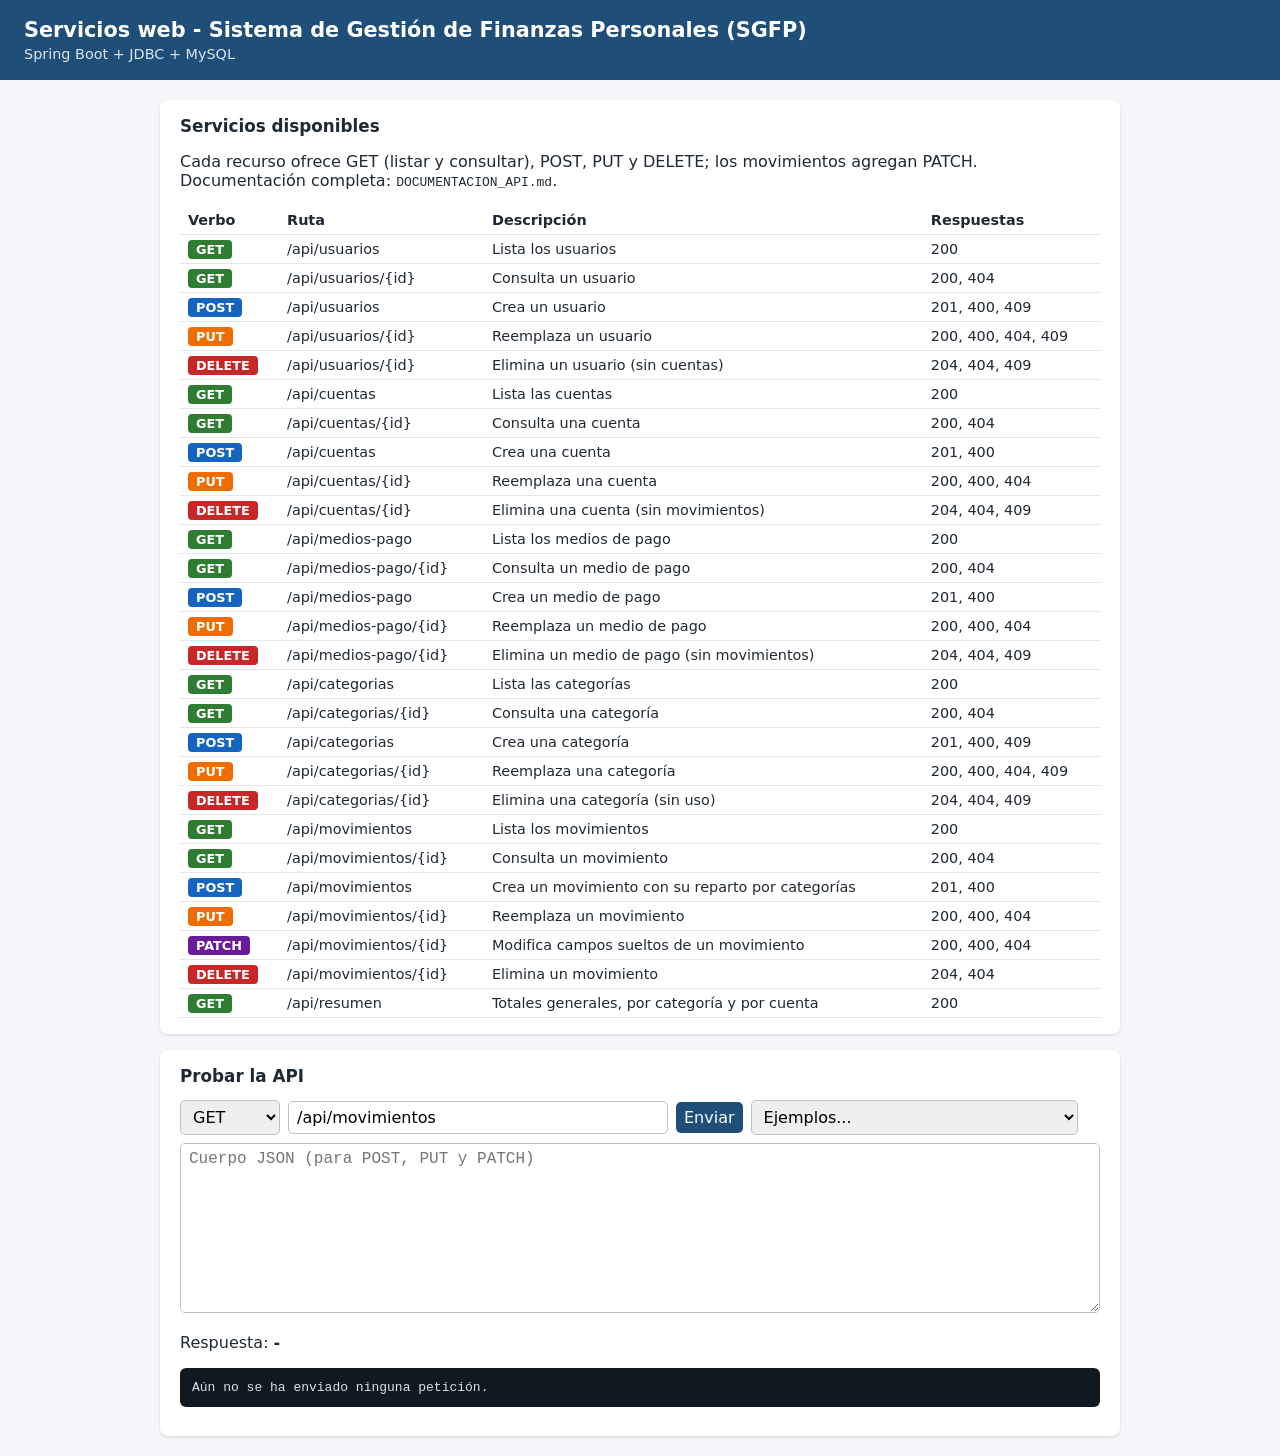
==== src/main/resources/static/api.html @ 3ae52fac "Login y registro con contrasena cifrada, tipo de categoria y filtros por usuario" ====
<!DOCTYPE html>
<html lang="es">
<head>
<meta charset="UTF-8">
<meta name="viewport" content="width=device-width, initial-scale=1">
<title>Servicios web - SGFP</title>
<style>
  body{font-family:system-ui,Arial,sans-serif;margin:0;background:#f4f6f9;color:#1f2933}
  header{background:#1f4e79;color:#fff;padding:18px 24px}
  header h1{margin:0;font-size:1.3rem} header p{margin:4px 0 0;opacity:.85;font-size:.9rem}
  main{max-width:960px;margin:20px auto;padding:0 16px}
  section{background:#fff;border-radius:8px;padding:16px 20px;margin-bottom:16px;box-shadow:0 1px 3px #0002}
  h2{margin-top:0;font-size:1.05rem}
  table{border-collapse:collapse;width:100%;font-size:.9rem}
  th,td{border-bottom:1px solid #e3e8ee;padding:6px 8px;text-align:left}
  .m{font-weight:700;padding:2px 8px;border-radius:4px;color:#fff;font-size:.8rem}
  .GET{background:#2e7d32}.POST{background:#1565c0}.PUT{background:#ef6c00}.PATCH{background:#6a1b9a}.DELETE{background:#c62828}
  select,input,textarea,button{font:inherit;padding:6px 8px;border:1px solid #b8c2cc;border-radius:5px}
  textarea{width:100%;box-sizing:border-box;font-family:Consolas,monospace;min-height:170px}
  button{background:#1f4e79;color:#fff;border:0;cursor:pointer} button:hover{background:#163a5c}
  .fila{display:flex;gap:8px;flex-wrap:wrap;margin-bottom:8px;align-items:center}
  pre{background:#101820;color:#d6e2ee;padding:12px;border-radius:6px;overflow:auto;max-height:380px;white-space:pre-wrap}
  .estado{font-weight:700}
</style>
</head>
<body>
<header>
  <h1>Servicios web - Sistema de Gestión de Finanzas Personales (SGFP)</h1>
  <p>Spring Boot + JDBC + MySQL</p>
</header>
<main>
  <section>
    <h2>Servicios disponibles</h2>
    <p>Cada recurso ofrece GET (listar y consultar), POST, PUT y DELETE; los movimientos
       agregan PATCH. Documentación completa: <code>DOCUMENTACION_API.md</code>.</p>
    <table id="tabla">
      <tr><th>Verbo</th><th>Ruta</th><th>Descripción</th><th>Respuestas</th></tr>
    </table>
  </section>

  <section>
    <h2>Probar la API</h2>
    <div class="fila">
      <select id="verbo"><option>GET</option><option>POST</option><option>PUT</option><option>PATCH</option><option>DELETE</option></select>
      <input id="ruta" size="40" value="/api/movimientos">
      <button id="enviar">Enviar</button>
      <select id="ejemplos"><option value="">Ejemplos...</option></select>
    </div>
    <textarea id="cuerpo" placeholder="Cuerpo JSON (para POST, PUT y PATCH)"></textarea>
    <p>Respuesta: <span class="estado" id="estado">-</span></p>
    <pre id="salida">Aún no se ha enviado ninguna petición.</pre>
  </section>
</main>
<script>
const ID = "CAMBIE_POR_SU_ID";
const ENDPOINTS = [
  ["GET","/api/usuarios","Lista los usuarios","200"],
  ["GET","/api/usuarios/{id}","Consulta un usuario","200, 404"],
  ["POST","/api/usuarios","Crea un usuario","201, 400, 409"],
  ["PUT","/api/usuarios/{id}","Reemplaza un usuario","200, 400, 404, 409"],
  ["DELETE","/api/usuarios/{id}","Elimina un usuario (sin cuentas)","204, 404, 409"],
  ["GET","/api/cuentas","Lista las cuentas","200"],
  ["GET","/api/cuentas/{id}","Consulta una cuenta","200, 404"],
  ["POST","/api/cuentas","Crea una cuenta","201, 400"],
  ["PUT","/api/cuentas/{id}","Reemplaza una cuenta","200, 400, 404"],
  ["DELETE","/api/cuentas/{id}","Elimina una cuenta (sin movimientos)","204, 404, 409"],
  ["GET","/api/medios-pago","Lista los medios de pago","200"],
  ["GET","/api/medios-pago/{id}","Consulta un medio de pago","200, 404"],
  ["POST","/api/medios-pago","Crea un medio de pago","201, 400"],
  ["PUT","/api/medios-pago/{id}","Reemplaza un medio de pago","200, 400, 404"],
  ["DELETE","/api/medios-pago/{id}","Elimina un medio de pago (sin movimientos)","204, 404, 409"],
  ["GET","/api/categorias","Lista las categorías","200"],
  ["GET","/api/categorias/{id}","Consulta una categoría","200, 404"],
  ["POST","/api/categorias","Crea una categoría","201, 400, 409"],
  ["PUT","/api/categorias/{id}","Reemplaza una categoría","200, 400, 404, 409"],
  ["DELETE","/api/categorias/{id}","Elimina una categoría (sin uso)","204, 404, 409"],
  ["GET","/api/movimientos","Lista los movimientos","200"],
  ["GET","/api/movimientos/{id}","Consulta un movimiento","200, 404"],
  ["POST","/api/movimientos","Crea un movimiento con su reparto por categorías","201, 400"],
  ["PUT","/api/movimientos/{id}","Reemplaza un movimiento","200, 400, 404"],
  ["PATCH","/api/movimientos/{id}","Modifica campos sueltos de un movimiento","200, 400, 404"],
  ["DELETE","/api/movimientos/{id}","Elimina un movimiento","204, 404"],
  ["GET","/api/resumen","Totales generales, por categoría y por cuenta","200"]
];
for (const [verbo, ruta, desc, resp] of ENDPOINTS) {
  const tr = document.createElement("tr");
  tr.innerHTML = '<td><span class="m ' + verbo + '">' + verbo + '</span></td><td>' + ruta
    + '</td><td>' + desc + '</td><td>' + resp + '</td>';
  document.getElementById("tabla").appendChild(tr);
}
const j = o => JSON.stringify(o, null, 2);
const ejemplos = {
  "Listar usuarios": ["GET", "/api/usuarios", ""],
  "Crear usuario (201)": ["POST", "/api/usuarios", j({nombre:"Laura Gómez",correo:"laura.gomez@example.com"})],
  "Crear usuario inválido (400)": ["POST", "/api/usuarios", j({nombre:"",correo:"no-es-correo"})],
  "Reemplazar usuario (PUT)": ["PUT", "/api/usuarios/"+ID, j({nombre:"Laura Gómez R.",correo:"laura.gomez@example.com"})],
  "Eliminar usuario (DELETE)": ["DELETE", "/api/usuarios/"+ID, ""],
  "Listar cuentas": ["GET", "/api/cuentas", ""],
  "Crear cuenta (201)": ["POST", "/api/cuentas", j({nombreCuenta:"Ahorros de prueba",tipoCuenta:"Ahorros",banco:"Bancolombia",idUsuario:1})],
  "Reemplazar cuenta (PUT)": ["PUT", "/api/cuentas/"+ID, j({nombreCuenta:"Ahorros de prueba 2",tipoCuenta:"Ahorros",banco:"Bancolombia",idUsuario:1})],
  "Eliminar cuenta (DELETE)": ["DELETE", "/api/cuentas/"+ID, ""],
  "Listar medios de pago": ["GET", "/api/medios-pago", ""],
  "Crear medio de pago (201)": ["POST", "/api/medios-pago", j({nombreMedioPago:"Billetera digital",entidadFinanciera:"Nequi"})],
  "Reemplazar medio de pago (PUT)": ["PUT", "/api/medios-pago/"+ID, j({nombreMedioPago:"Billetera digital 2",entidadFinanciera:"Nequi"})],
  "Eliminar medio de pago (DELETE)": ["DELETE", "/api/medios-pago/"+ID, ""],
  "Listar categorías": ["GET", "/api/categorias", ""],
  "Crear categoría (201)": ["POST", "/api/categorias", j({nombreCategoria:"Mascotas"})],
  "Reemplazar categoría (PUT)": ["PUT", "/api/categorias/"+ID, j({nombreCategoria:"Mascotas y cuidado"})],
  "Eliminar categoría (DELETE)": ["DELETE", "/api/categorias/"+ID, ""],
  "Listar movimientos": ["GET", "/api/movimientos", ""],
  "Consultar movimiento 1": ["GET", "/api/movimientos/1", ""],
  "Movimiento inexistente (404)": ["GET", "/api/movimientos/9999", ""],
  "Crear movimiento (201)": ["POST", "/api/movimientos", j({fecha:"2026-05-10",descripcion:"Compra de mercado",montoTotal:150000,idCuenta:1,idMedioPago:1,categorias:[{idCategoria:1,montoAsignado:100000},{idCategoria:2,montoAsignado:50000}]})],
  "Crear movimiento inválido (400)": ["POST", "/api/movimientos", j({fecha:"2999-01-01",descripcion:"",montoTotal:-5,categorias:[]})],
  "Reemplazar movimiento (PUT)": ["PUT", "/api/movimientos/"+ID, j({fecha:"2026-05-11",descripcion:"Descripción reemplazada",montoTotal:160000,idCuenta:1,idMedioPago:1,categorias:[{idCategoria:1,montoAsignado:160000}]})],
  "Cambiar solo la descripción (PATCH)": ["PATCH", "/api/movimientos/"+ID, j({descripcion:"Solo cambia la descripción"})],
  "Eliminar movimiento (DELETE)": ["DELETE", "/api/movimientos/"+ID, ""],
  "Resumen de finanzas": ["GET", "/api/resumen", ""]
};
const $ = id => document.getElementById(id);
for (const nombre of Object.keys(ejemplos)) {
  const o = document.createElement("option"); o.textContent = nombre; $("ejemplos").appendChild(o);
}
$("ejemplos").onchange = () => {
  const e = ejemplos[$("ejemplos").value]; if (!e) return;
  $("verbo").value = e[0]; $("ruta").value = e[1]; $("cuerpo").value = e[2];
};
$("enviar").onclick = async () => {
  const verbo = $("verbo").value, opciones = {method: verbo, headers: {}};
  if (["POST","PUT","PATCH"].includes(verbo)) {
    opciones.headers["Content-Type"] = "application/json"; opciones.body = $("cuerpo").value;
  }
  try {
    const r = await fetch($("ruta").value, opciones);
    const texto = await r.text();
    let cuerpo = texto; try { cuerpo = JSON.stringify(JSON.parse(texto), null, 2); } catch (e) {}
    const loc = r.headers.get("Location");
    $("estado").textContent = r.status + " " + r.statusText + (loc ? "  (Location: " + loc + ")" : "");
    $("salida").textContent = cuerpo || "(sin cuerpo)";
  } catch (e) {
    $("estado").textContent = "Error de red";
    $("salida").textContent = "No se pudo contactar la API: " + e;
  }
};
</script>
</body>
</html>
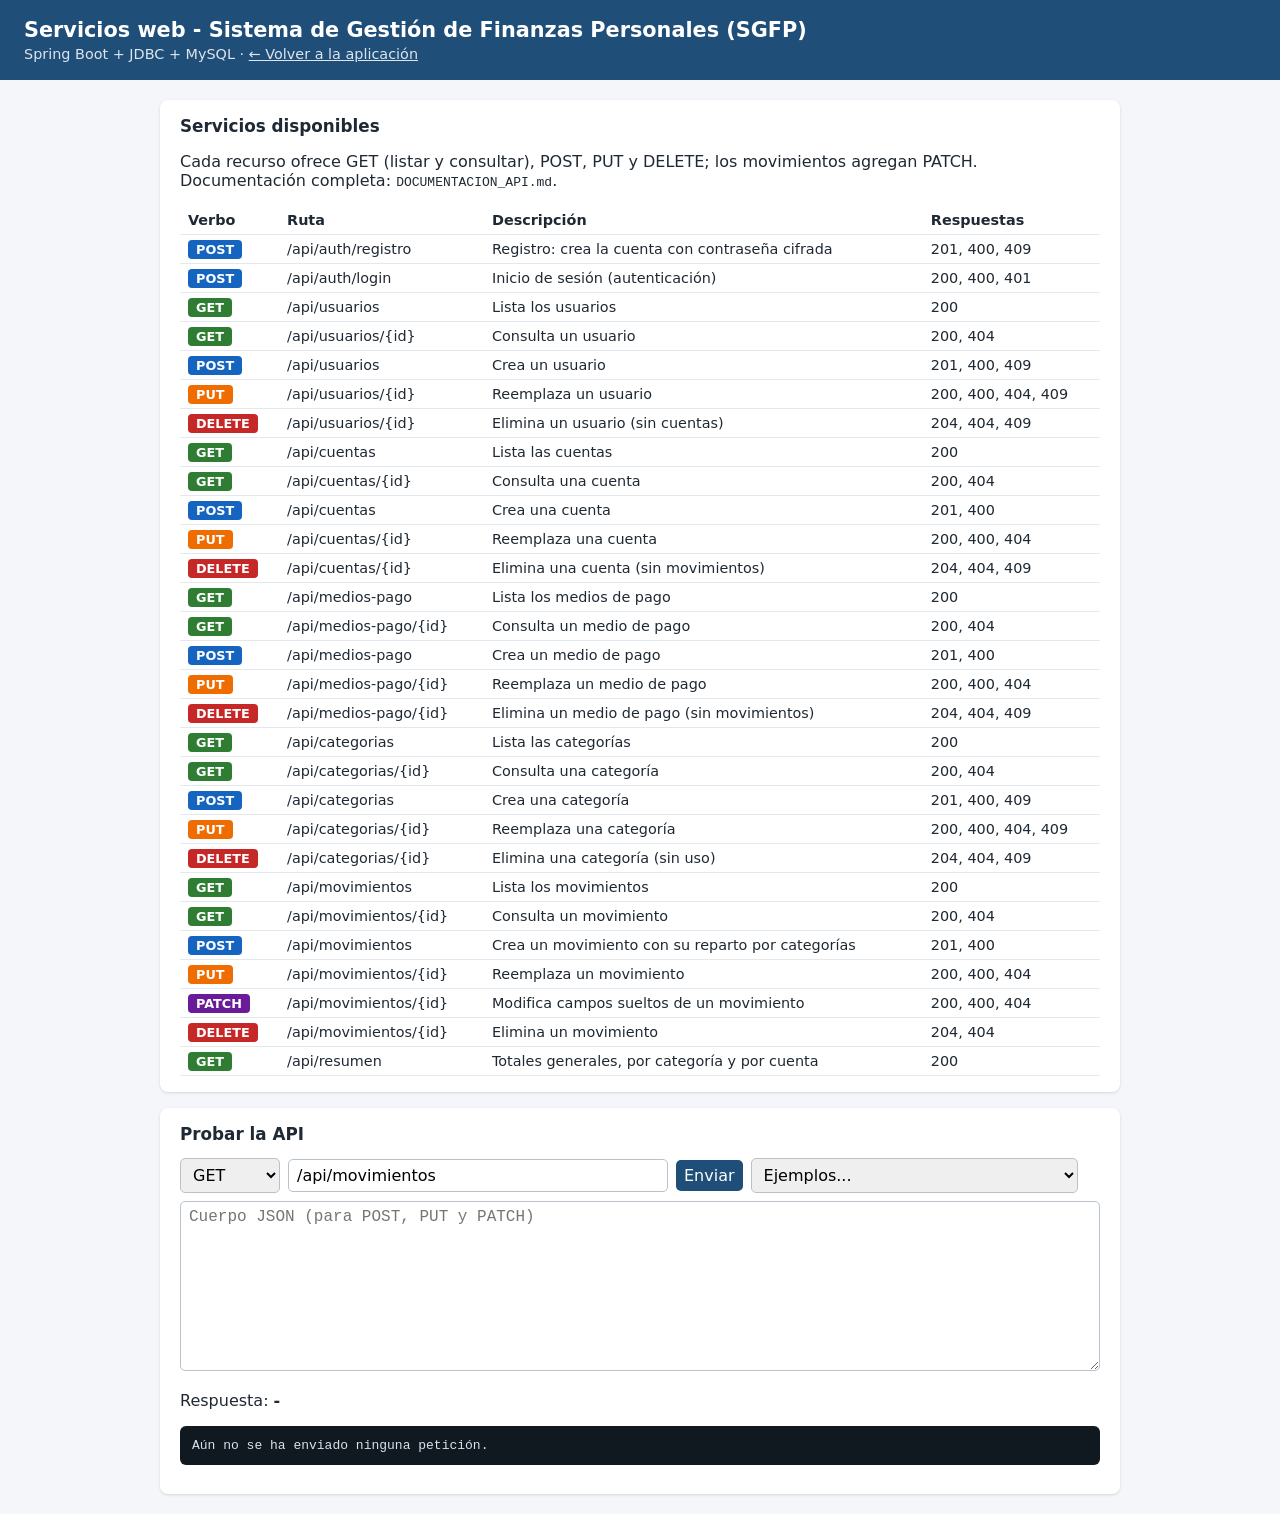
==== commit 71171828: "Front-end de la AA4 conectado a la API: login, registro, dashboard y cuentas" ====
--- a/src/main/resources/static/api.html
+++ b/src/main/resources/static/api.html
@@ -26,7 +26,7 @@
 <body>
 <header>
   <h1>Servicios web - Sistema de Gestión de Finanzas Personales (SGFP)</h1>
-  <p>Spring Boot + JDBC + MySQL</p>
+  <p>Spring Boot + JDBC + MySQL · <a href="index.html" style="color:#fff">← Volver a la aplicación</a></p>
 </header>
 <main>
   <section>
@@ -54,6 +54,8 @@
 <script>
 const ID = "CAMBIE_POR_SU_ID";
 const ENDPOINTS = [
+  ["POST","/api/auth/registro","Registro: crea la cuenta con contraseña cifrada","201, 400, 409"],
+  ["POST","/api/auth/login","Inicio de sesión (autenticación)","200, 400, 401"],
   ["GET","/api/usuarios","Lista los usuarios","200"],
   ["GET","/api/usuarios/{id}","Consulta un usuario","200, 404"],
   ["POST","/api/usuarios","Crea un usuario","201, 400, 409"],
@@ -90,6 +92,7 @@
 }
 const j = o => JSON.stringify(o, null, 2);
 const ejemplos = {
+  "Login (POST)": ["POST", "/api/auth/login", j({correo:"demo@sgfp.com",clave:"Demo2026*"})],
   "Listar usuarios": ["GET", "/api/usuarios", ""],
   "Crear usuario (201)": ["POST", "/api/usuarios", j({nombre:"Laura Gómez",correo:"laura.gomez@example.com"})],
   "Crear usuario inválido (400)": ["POST", "/api/usuarios", j({nombre:"",correo:"no-es-correo"})],
